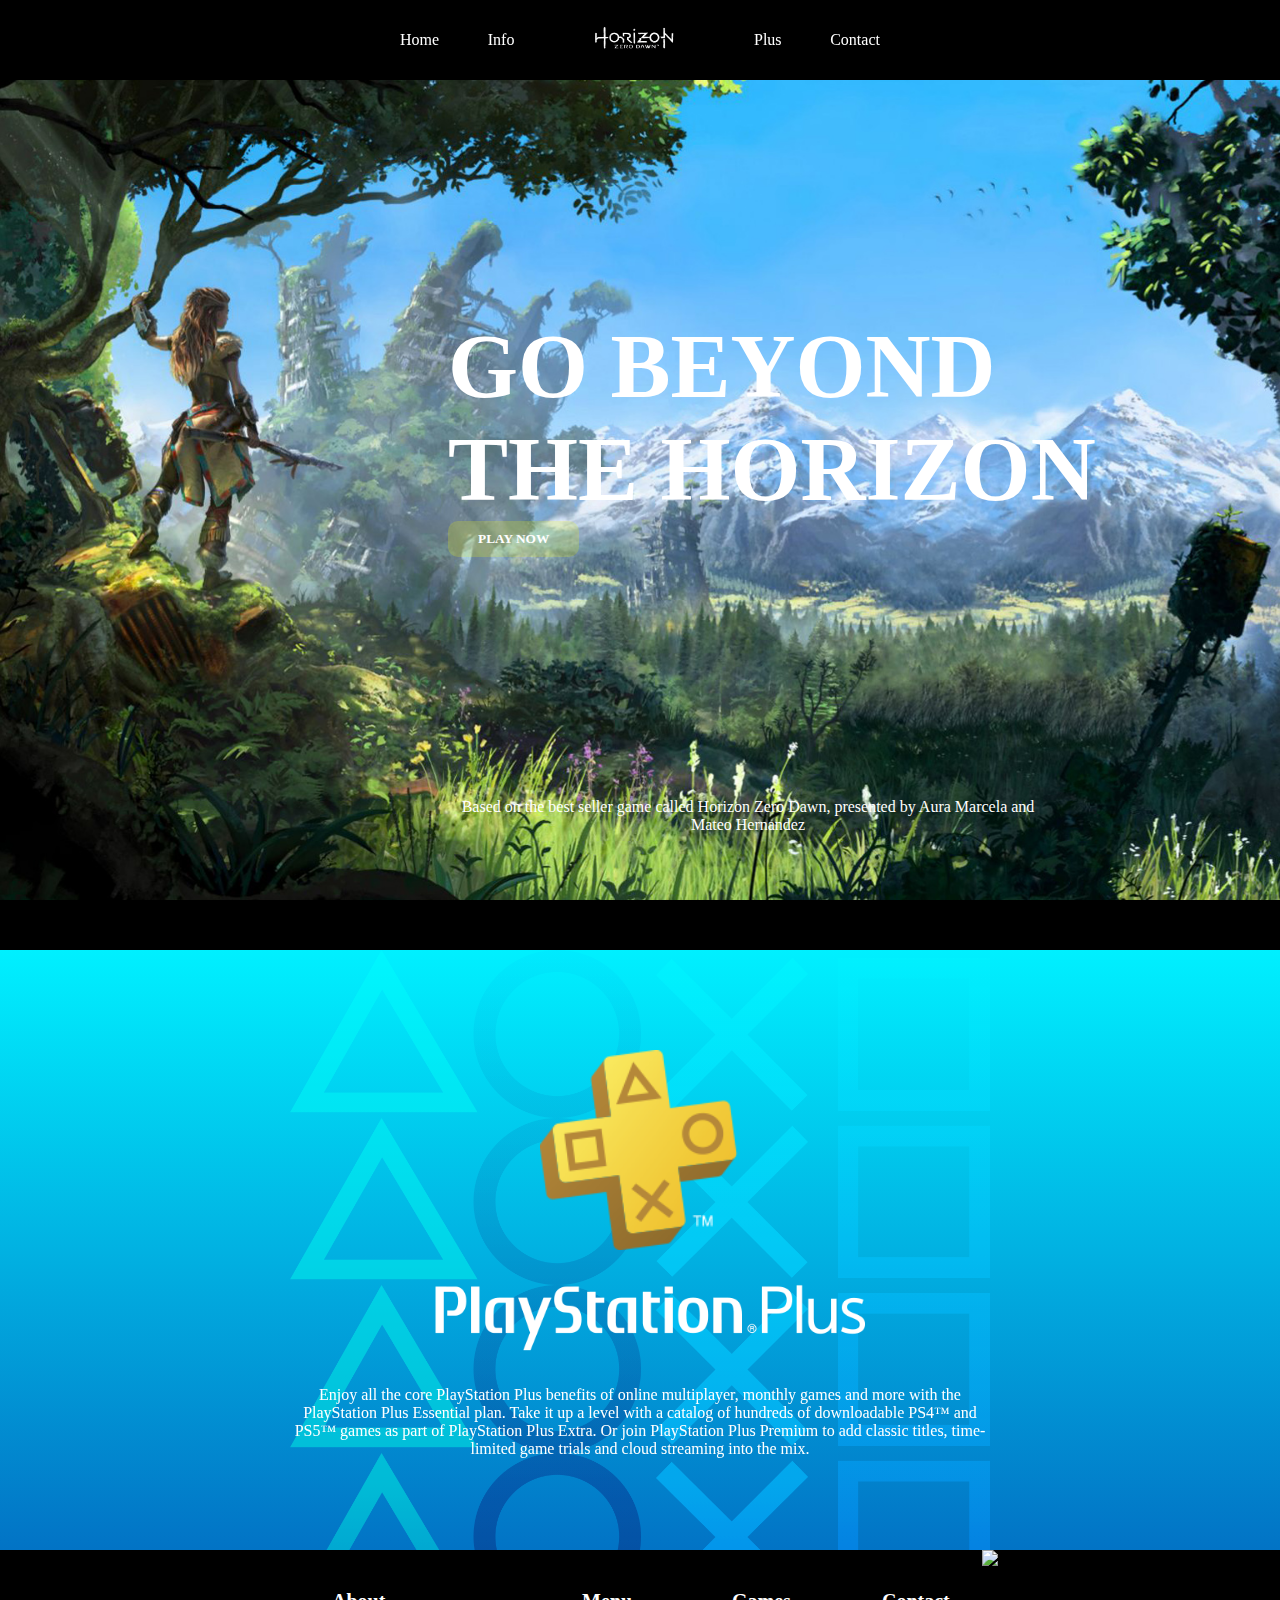
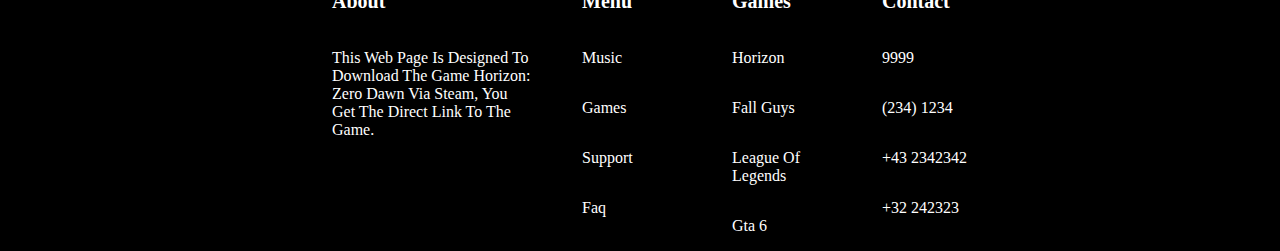
==== index.html @ 20ff812d "about page" ====
<!DOCTYPE html>
<html lang="en">
  <head>
    <meta charset="UTF-8" />
    <meta http-equiv="X-UA-Compatible" content="IE=edge" />
    <meta name="viewport" content="width=device-width, initial-scale=1.0" />
    <link rel="stylesheet" href="./css/header.css">
    <link rel="stylesheet" href="./css/general.css">
    <link rel="stylesheet" href="./css/main.css">
    <link rel="stylesheet" href="./css/footer.css">
    <link rel="stylesheet" href="./css/aloy.css">
    <link rel="stylesheet" href="./css/playplus.css">
    <title>Horizon</title>
  </head>
  <body>
    <div class="header">
      <div class="header-links">
        <a class="header-links-item" href="#MAIN">home</a> 
        <a class="header-links-item" href="#INFO">info</a>
        <img class="header-links-picture" src="./img/logo.png">
        <a class="header-links-item" href="#PLUS">plus</a>
        <a class="header-links-item" href="#FOOTER">contact</a>
      </div>
    </div>

    <div id="MAIN" class="main-page">
      <div class="main-page-picture">
        <img class="main-page-picture-item" src="./img/background.jpg">
      </div>
      <div class="main-page-call-to-action">
        <p class="main-page-call-text">go beyond the horizon</p>
        <button class="main-page-call-button" onclick="location.href='https://store.steampowered.com/app/1151640/Horizon_Zero_Dawn_Complete_Edition/'">play now</button>
      </div>
      <div class="main-page-text-description">
        <p class="main-page-text-description-item">Based on the best seller game called Horizon Zero Dawn, presented by Aura Marcela and Mateo Hernandez</p>
      </div>
    </div>

    <div id="INFO" class="middle-page">

    </div>

    <div id="PLUS" class="playstation-page">
      <div class="playstation-page-background">
        <img class="playstation-page-background-item" src="./img/botones.png">
        <img class="playstation-page-background-item" src="./img/botones.png">
        <img class="playstation-page-background-item" src="./img/botones.png">
        <img class="playstation-page-background-item" src="./img/botones.png">
        <img class="playstation-page-background-item" src="./img/botones.png">
      </div>

      <div class="playstation-page-content">
        <img class="playstation-page-content-photo" src="./img/ps-plus-badge-01-en-23jul20.png">
        <img class="playstation-page-content-photo-plus" src="./img/ps-plus-badge-01-en-23jul20.png">
        <p class="playstation-page-content-paragraph">Enjoy all the core PlayStation Plus benefits of online multiplayer, monthly games and more with the PlayStation Plus Essential plan. Take it up a level with a catalog of hundreds of downloadable PS4™ and PS5™ games as part of PlayStation Plus Extra. Or join PlayStation Plus Premium to add classic titles, time-limited game trials and cloud streaming into the mix.</p>
      </div>

    </div>

    <div id="FOOTER" class="footer">

      <div class="footer-list-acerca">
        <p class="footer-list-h1">about</p>
        <p class="footer-list-item">This web page is designed to download the game Horizon: Zero Dawn via Steam, you get the direct link to the game.</p>
      </div>

      <div class="footer-list">
        <p class="footer-list-h1">menu</p>
        <p class="footer-list-item">music</p>
        <p class="footer-list-item">games</p>
        <p class="footer-list-item">support</p>
        <p class="footer-list-item">faq</p>
      </div>

      <div class="footer-list">
        <p class="footer-list-h1">games</p>
        <p class="footer-list-item">horizon</p>
        <p class="footer-list-item">fall guys</p>
        <p class="footer-list-item">league of legends</p>
        <p class="footer-list-item">gta 6</p>
      </div>

      <div class="footer-list">
        <p class="footer-list-h1">contact</p>
        <p class="footer-list-item">9999</p>
        <p class="footer-list-item">(234) 1234</p>
        <p class="footer-list-item">+43 2342342</p>
        <p class="footer-list-item">+32 242323</p>
      </div>

      <div class="footer-list-picture">
        <img src="./img/horizon.png">
      </div>


    </div>
    
  </body>
</html>
---- css/header.css ----
.header{
  background-color: rgb(0, 0, 0);
  position: fixed;
  top: 0;
  right: 0;
  left: 0;
  height: 80px;
  z-index: 6;
}

.header-links{
  padding-left: 400px;
  padding-right: 400px;
  display: flex;
  flex-direction: row;
  justify-content: space-between;
  align-items: center;
  flex-shrink: 0;
}

.header-links p{
  color: white;
  text-transform: capitalize;
  margin-left: 5px;
  margin-right: 5px;
}

.header-links-picture{
  height: 80px;
  mix-blend-mode: screen;
}

.header-links-item{
  color: white;
  font-family: Montserrat;
  text-transform: capitalize;
  text-decoration: none;
  transition: color .15s;
}

.header-links-item:hover{
  cursor: pointer;
  color: yellow;
}
---- css/general.css ----
body{
  margin: 0;
  background-color: black;
}

p{
  font-family: Montserrat;
}
---- css/main.css ----
.main-page{
  position: relative;
}

.main-page-picture{
  display: flex;
  transition: box-shadow .15s;
  z-index: 5;
}

.main-page-picture:hover{
  box-shadow: inset 0 0 700px black;
}

.main-page-picture-item{
  width: 100%;
  height: 900px;
  object-fit: cover;
  z-index: -1;
}

.main-page-call-to-action{
  position: absolute;
  top: 25%;
  right: 25%;
  left: 35%;
  width: 700px;
}

.main-page-call-text{
  text-transform: uppercase;
  font-size: 90px;
  font-weight: 700;
  margin-bottom: 0;
  color: white;
}

.main-page-call-button{
  background: rgba(250, 255, 0, 0.2);
  border-radius: 10px;
  text-transform: uppercase;
  padding: 10px 30px;
  font-family: Montserrat;
  color: white;
  font-weight: 600;
  border: 0;
  transition: border .15s, background-color .15s;
}

.main-page-call-button:hover{
  border: 1px solid rgba(250, 255, 0, 0.2);
  background-color: transparent;
  cursor: pointer;
}

.main-page-text-description{
  position: absolute;
  left: 35%;
  width: 600px;
  bottom: 50px;
  text-align: center;
}

.main-page-text-description-item{
  color: white;
}
---- css/footer.css ----
.footer{
  display: flex;
  justify-content: center;
  z-index: 4;
  background-color: black;
}

.footer-list,
.footer-list-acerca{
  display: flex;
  flex-direction: column;
  width: 100px;
  margin-left: 50px;
  margin-top: 20px;
  text-transform: capitalize;
}

.footer-list-acerca{
  width: 200px;
  font-weight: 200;
}

.footer-list-h1{
  color: white;
  font-size: 20px;
  font-weight: 700;
}

.footer-list-item{
  color: white;
}

.footer-list-item:hover{
  color: yellow;
  cursor: pointer;
}

.footer-list-picture img{
  width: 600px;
}
---- css/playplus.css ----
.playstation-page{
  background: linear-gradient(180deg, #00F0FF 0%, #0273C5 100%);
  display: flex;
  justify-content: center;
  margin-top: 50px;
  height: 600px;
  position: relative;
  z-index: -1;
}

.playstation-page-background{
  display: flex;
  flex-direction: column;
}

.playstation-page-background-item{
  width: 700px;
  mix-blend-mode: overlay;
}

.playstation-page-content{
  position: absolute;
  display: flex;
  flex-direction: column;
  align-items: center;
  justify-content: center;
  margin-top: 100px;
}

.playstation-page-content-photo{
  width: 200px;
  height: 200px;
  object-fit: cover;
  object-position: left;
}

.playstation-page-content-photo-plus{
  width: 450px;
  height: 120px;
  object-fit: cover;
  object-position: right;
}

.playstation-page-content-paragraph{
  width: 700px;
  color: white;
  text-align: center;
}
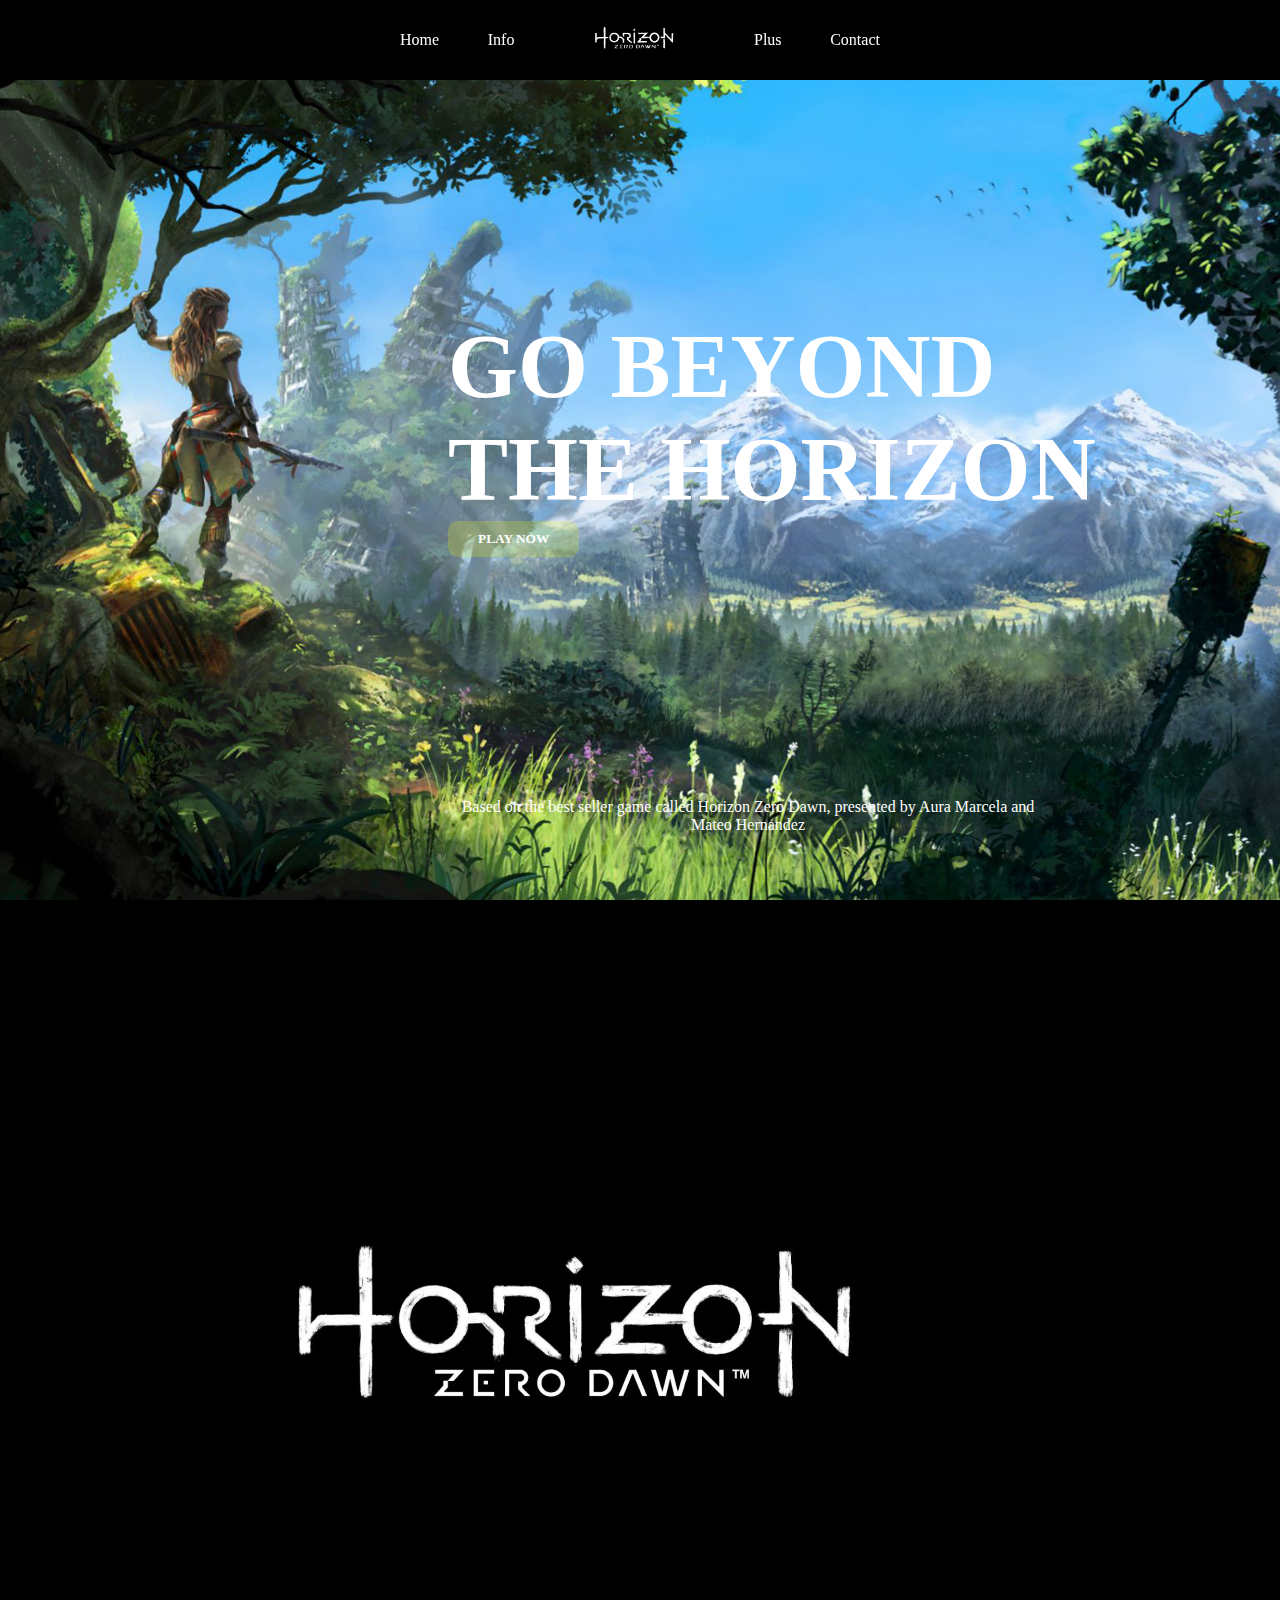
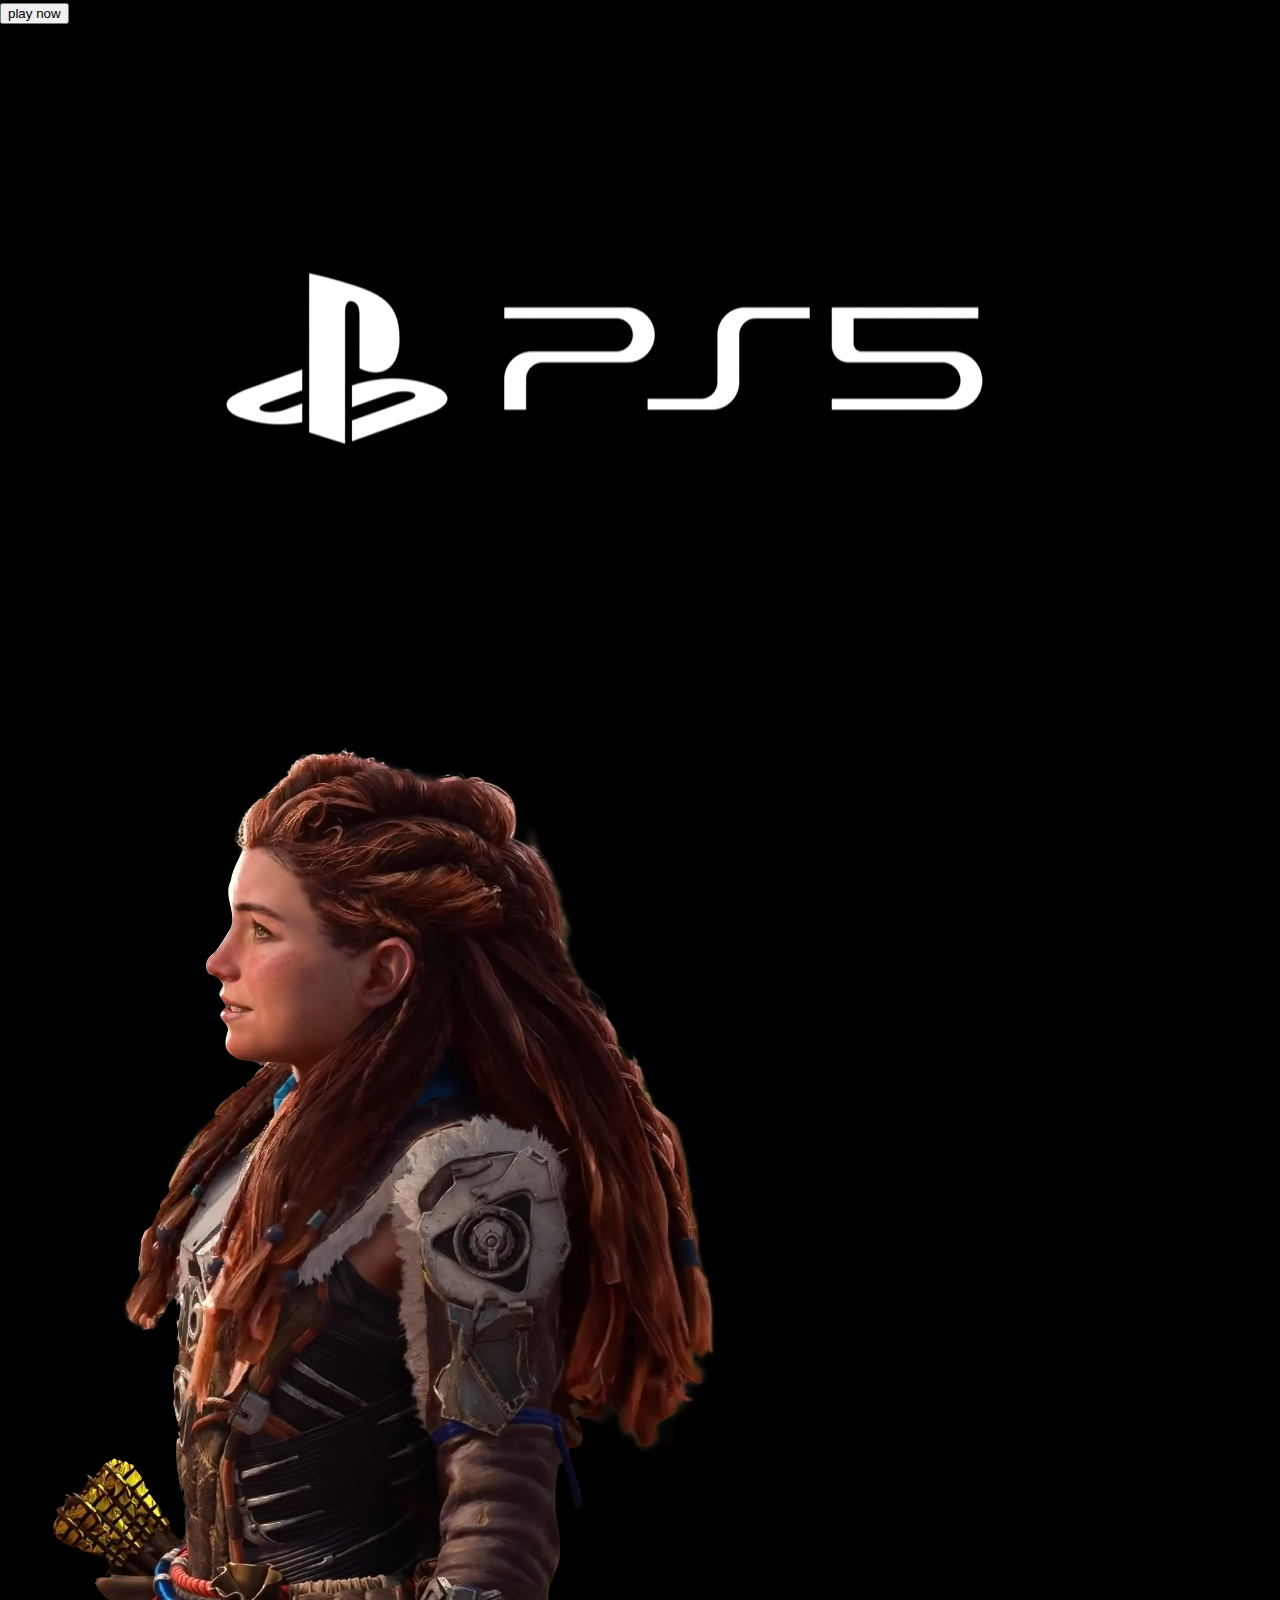
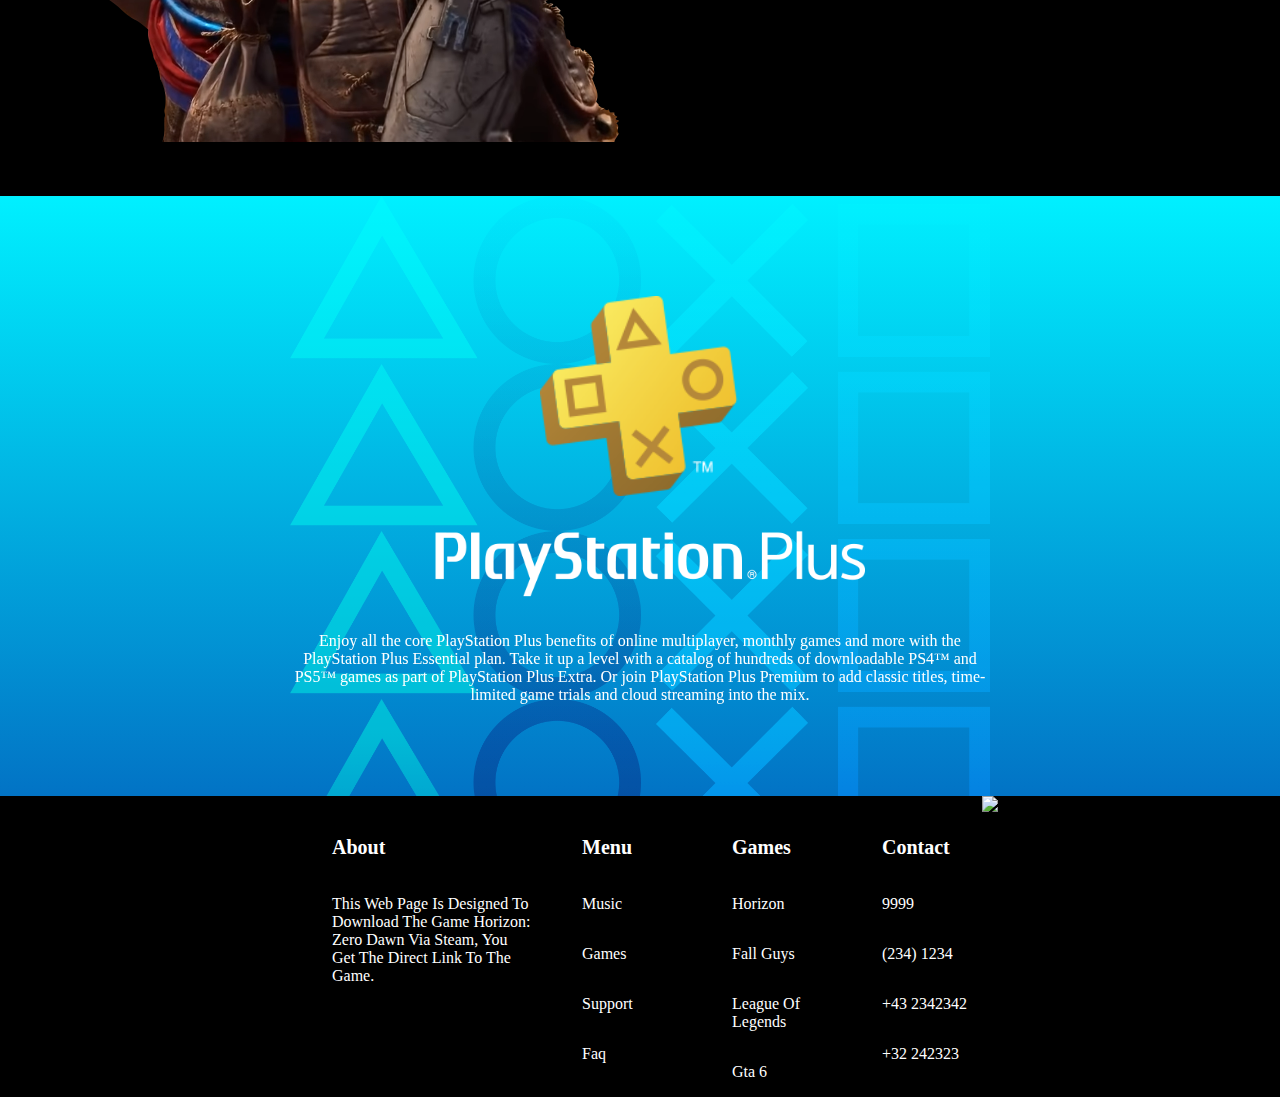
==== commit 8b9996c0: "Merge branch 'main' of https://github.com/mtohernandez/Modelo-web To add middle page" ====
--- a/index.html
+++ b/index.html
@@ -36,7 +36,19 @@
       </div>
     </div>
 
-    <div id="INFO" class="middle-page">
+    <div class="middle-page">
+      <div class="aloy-background">
+        <div class="green-background">
+          <p class="title"> Aloy</p>
+          <p class="pharagraph">The main protagonist of Horizon Zero Dawn and Horizon Forbidden West. A Nora Brave, Seeker and machine hunter of unparalleled skill, Aloy is the genetic clone of 21st century roboticist and engineer Dr. Elisabet Sobeck. She was created by GAIA, the governing artificial intelligence of Project Zero Dawn, a global terraforming system that Sobeck had designed and whose implementation she had spearheaded, which restored life to Earth after its eradication by the Faro Plague. GAIA created Aloy for the purpose of stopping HADES, a rogue AI bent on reactivating the Faro Plague in order to wipe out life again, and repair the AI itself, after it self-destructed in an attempt to destroy the rogue AI. Aloy succeeded, saving life on Earth and the humans of the new world that Zero Dawn created. In doing so, she unraveled the mysteries of why the world became as it is, and also learned the true nature of her origins.</p>
+          <button class="play-now" onclick="location.href='https://store.steampowered.com/app/1151640/Horizon_Zero_Dawn_Complete_Edition/'">play now</button>
+          <img class="logo-horizon" src="./img/logo.png">
+          <img class="logo-ps5" src="./img/ps5.png">
+        </div>
+        <img class="aloy-img" src="./img/aloy.png">
+      </div>
+
+    </div>
 
     </div>
 
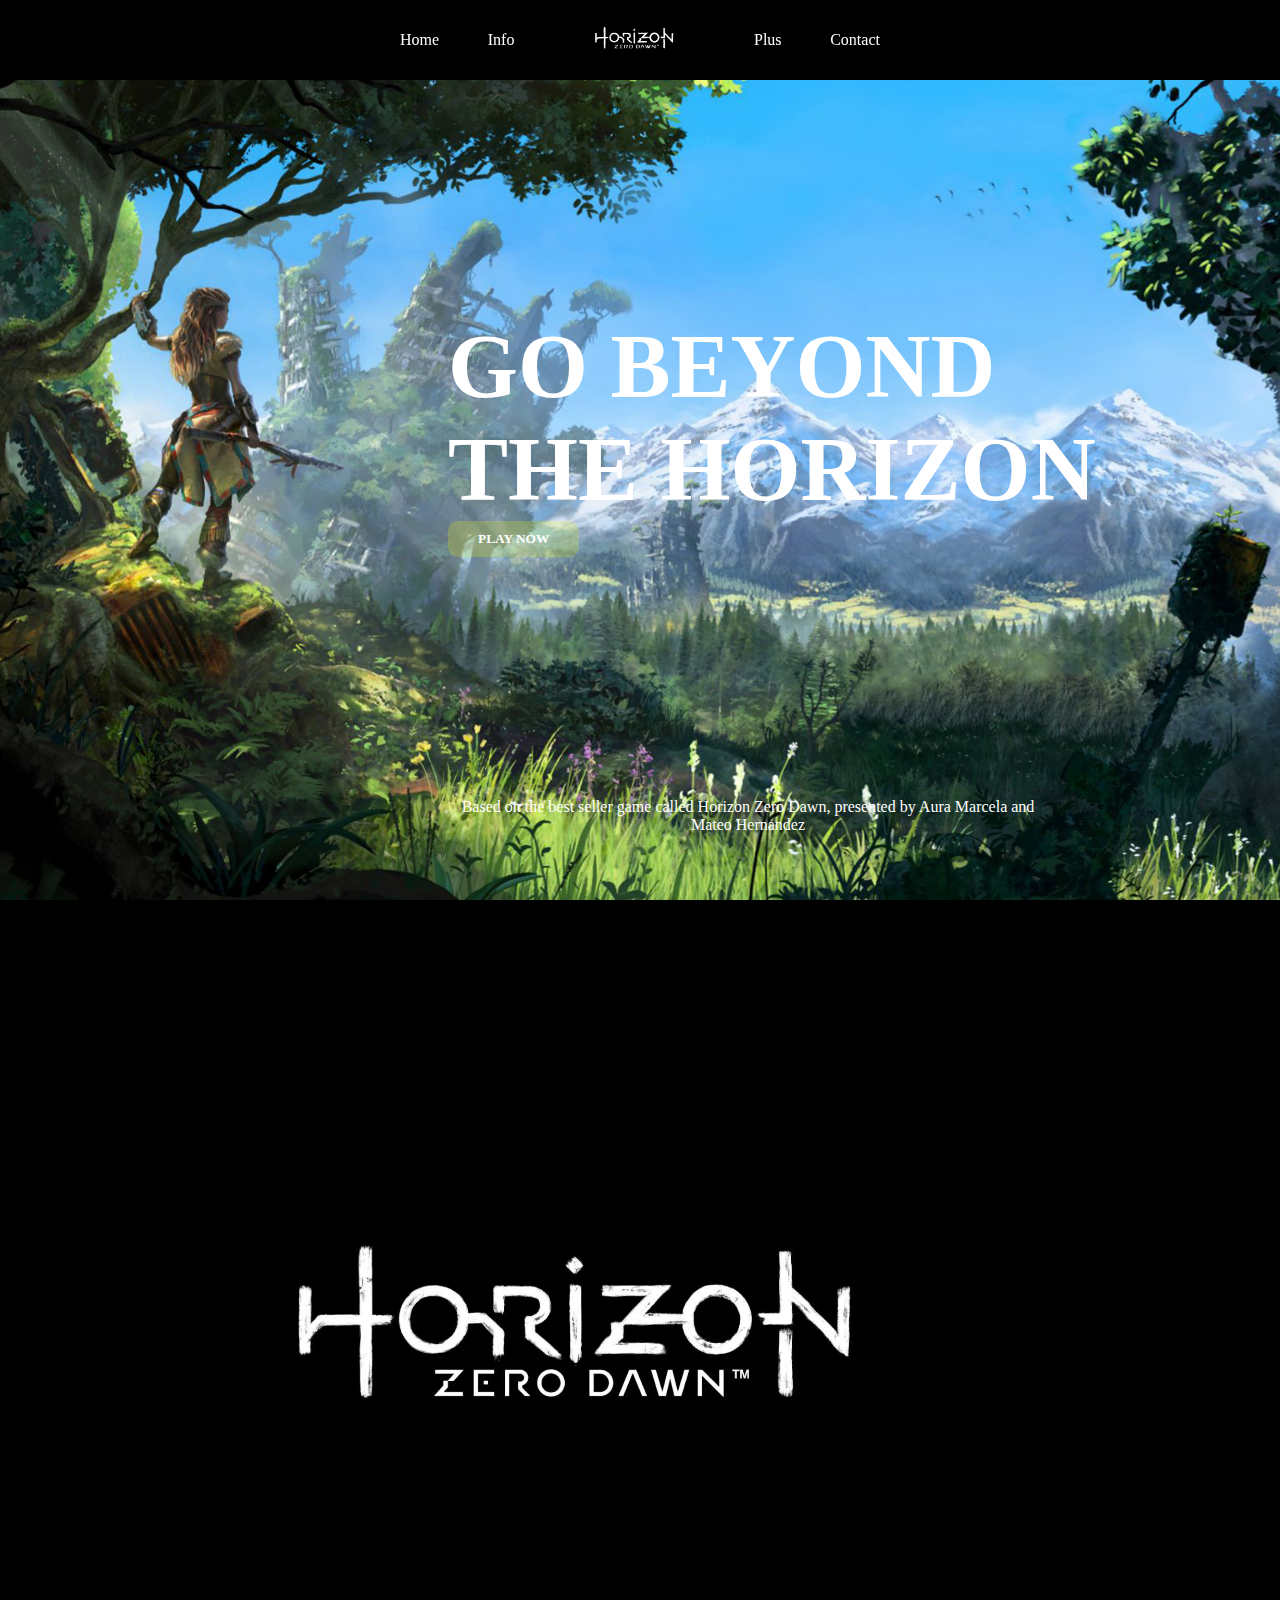
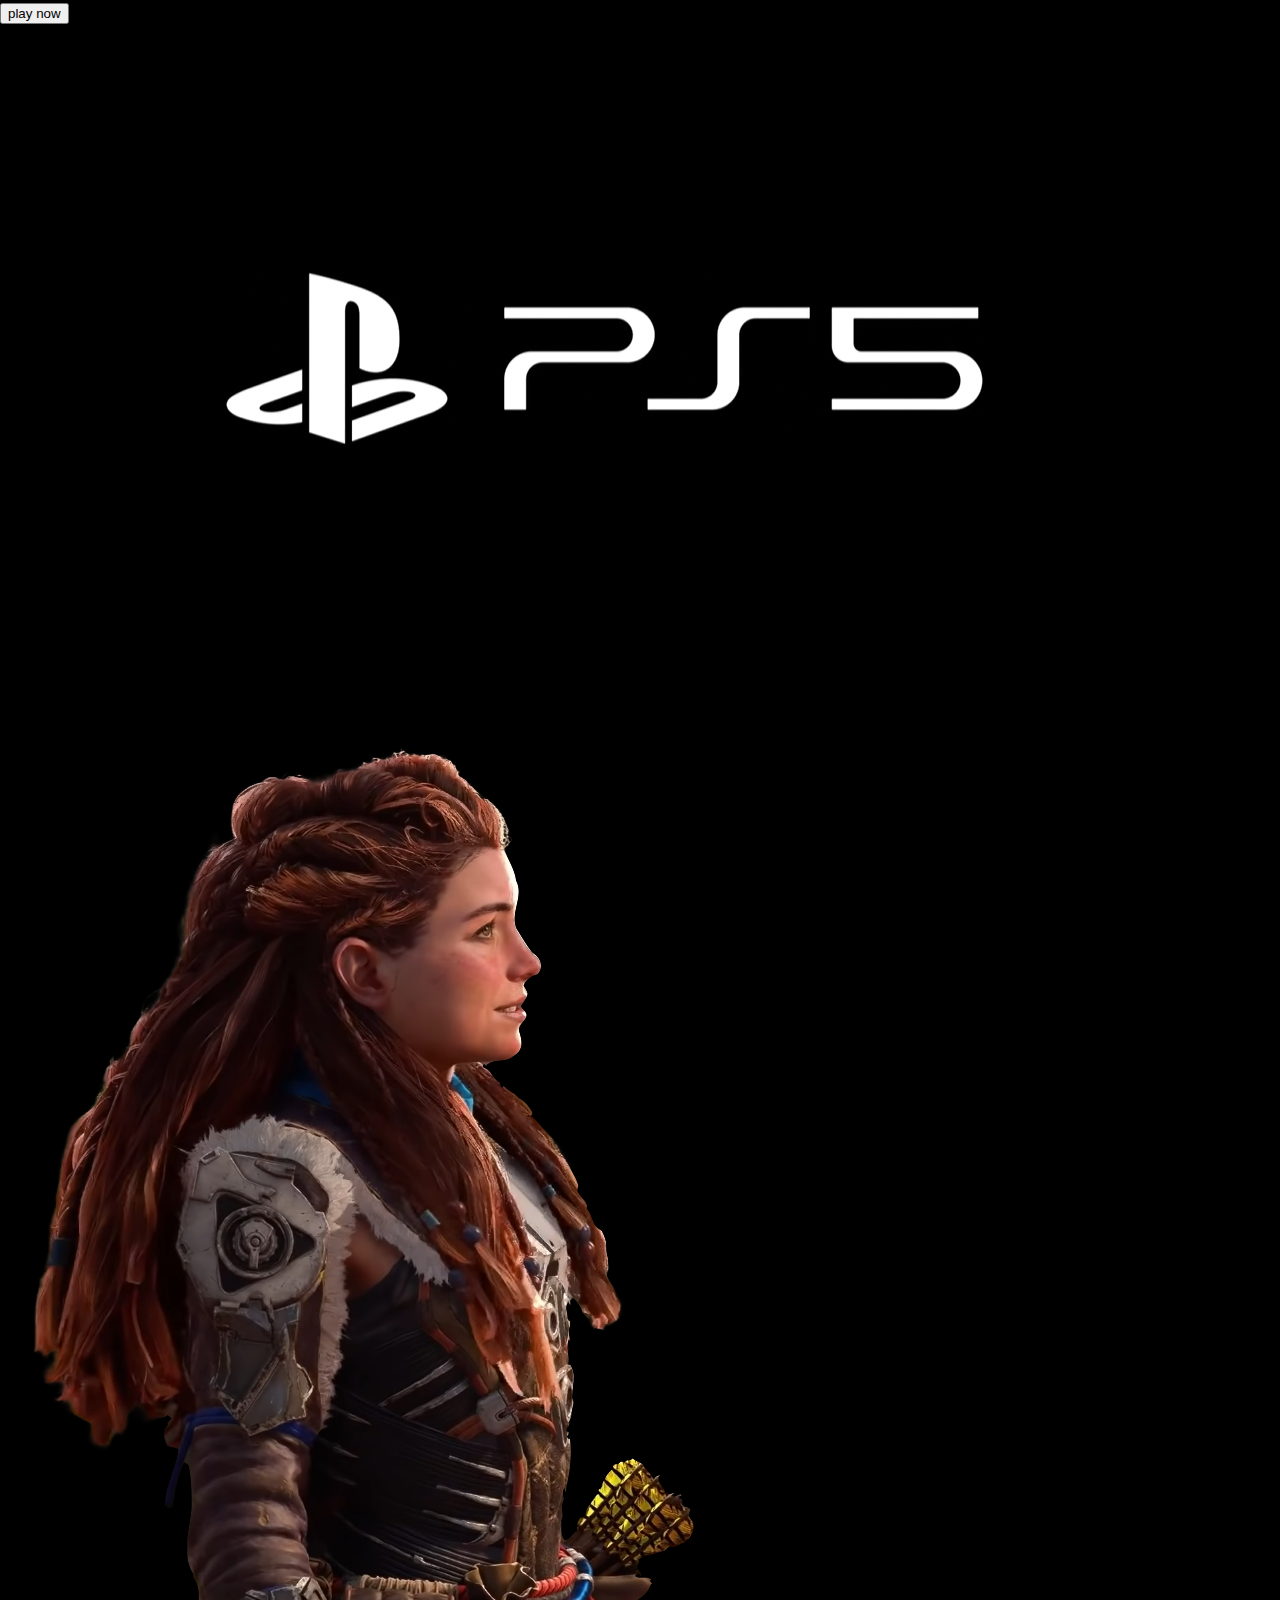
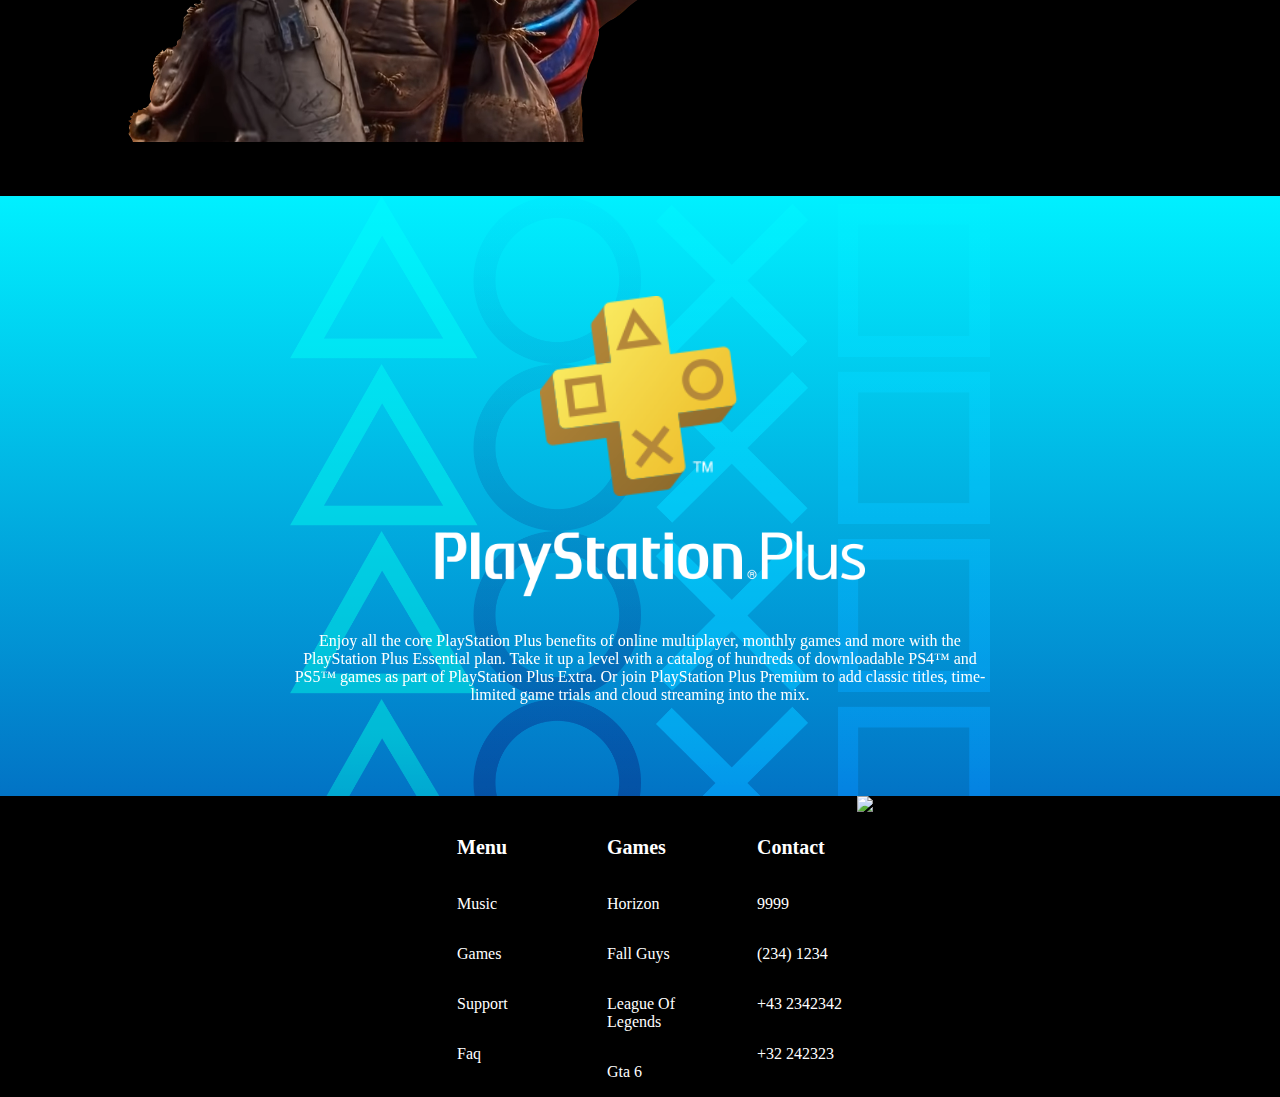
==== commit 28082589: "middle page" ====
--- a/index.html
+++ b/index.html
@@ -38,14 +38,16 @@
 
     <div class="middle-page">
       <div class="aloy-background">
-        <div class="green-background">
+        <div class="green-background"></div>  
+        <div class="aloy-background-content">
           <p class="title"> Aloy</p>
           <p class="pharagraph">The main protagonist of Horizon Zero Dawn and Horizon Forbidden West. A Nora Brave, Seeker and machine hunter of unparalleled skill, Aloy is the genetic clone of 21st century roboticist and engineer Dr. Elisabet Sobeck. She was created by GAIA, the governing artificial intelligence of Project Zero Dawn, a global terraforming system that Sobeck had designed and whose implementation she had spearheaded, which restored life to Earth after its eradication by the Faro Plague. GAIA created Aloy for the purpose of stopping HADES, a rogue AI bent on reactivating the Faro Plague in order to wipe out life again, and repair the AI itself, after it self-destructed in an attempt to destroy the rogue AI. Aloy succeeded, saving life on Earth and the humans of the new world that Zero Dawn created. In doing so, she unraveled the mysteries of why the world became as it is, and also learned the true nature of her origins.</p>
           <button class="play-now" onclick="location.href='https://store.steampowered.com/app/1151640/Horizon_Zero_Dawn_Complete_Edition/'">play now</button>
           <img class="logo-horizon" src="./img/logo.png">
           <img class="logo-ps5" src="./img/ps5.png">
-        </div>
-        <img class="aloy-img" src="./img/aloy.png">
+          <img class="aloy-img" src="./img/aloy.png">
+        </div>     
+        
       </div>
 
     </div>
@@ -70,12 +72,6 @@
     </div>
 
     <div id="FOOTER" class="footer">
-
-      <div class="footer-list-acerca">
-        <p class="footer-list-h1">about</p>
-        <p class="footer-list-item">This web page is designed to download the game Horizon: Zero Dawn via Steam, you get the direct link to the game.</p>
-      </div>
-
       <div class="footer-list">
         <p class="footer-list-h1">menu</p>
         <p class="footer-list-item">music</p>
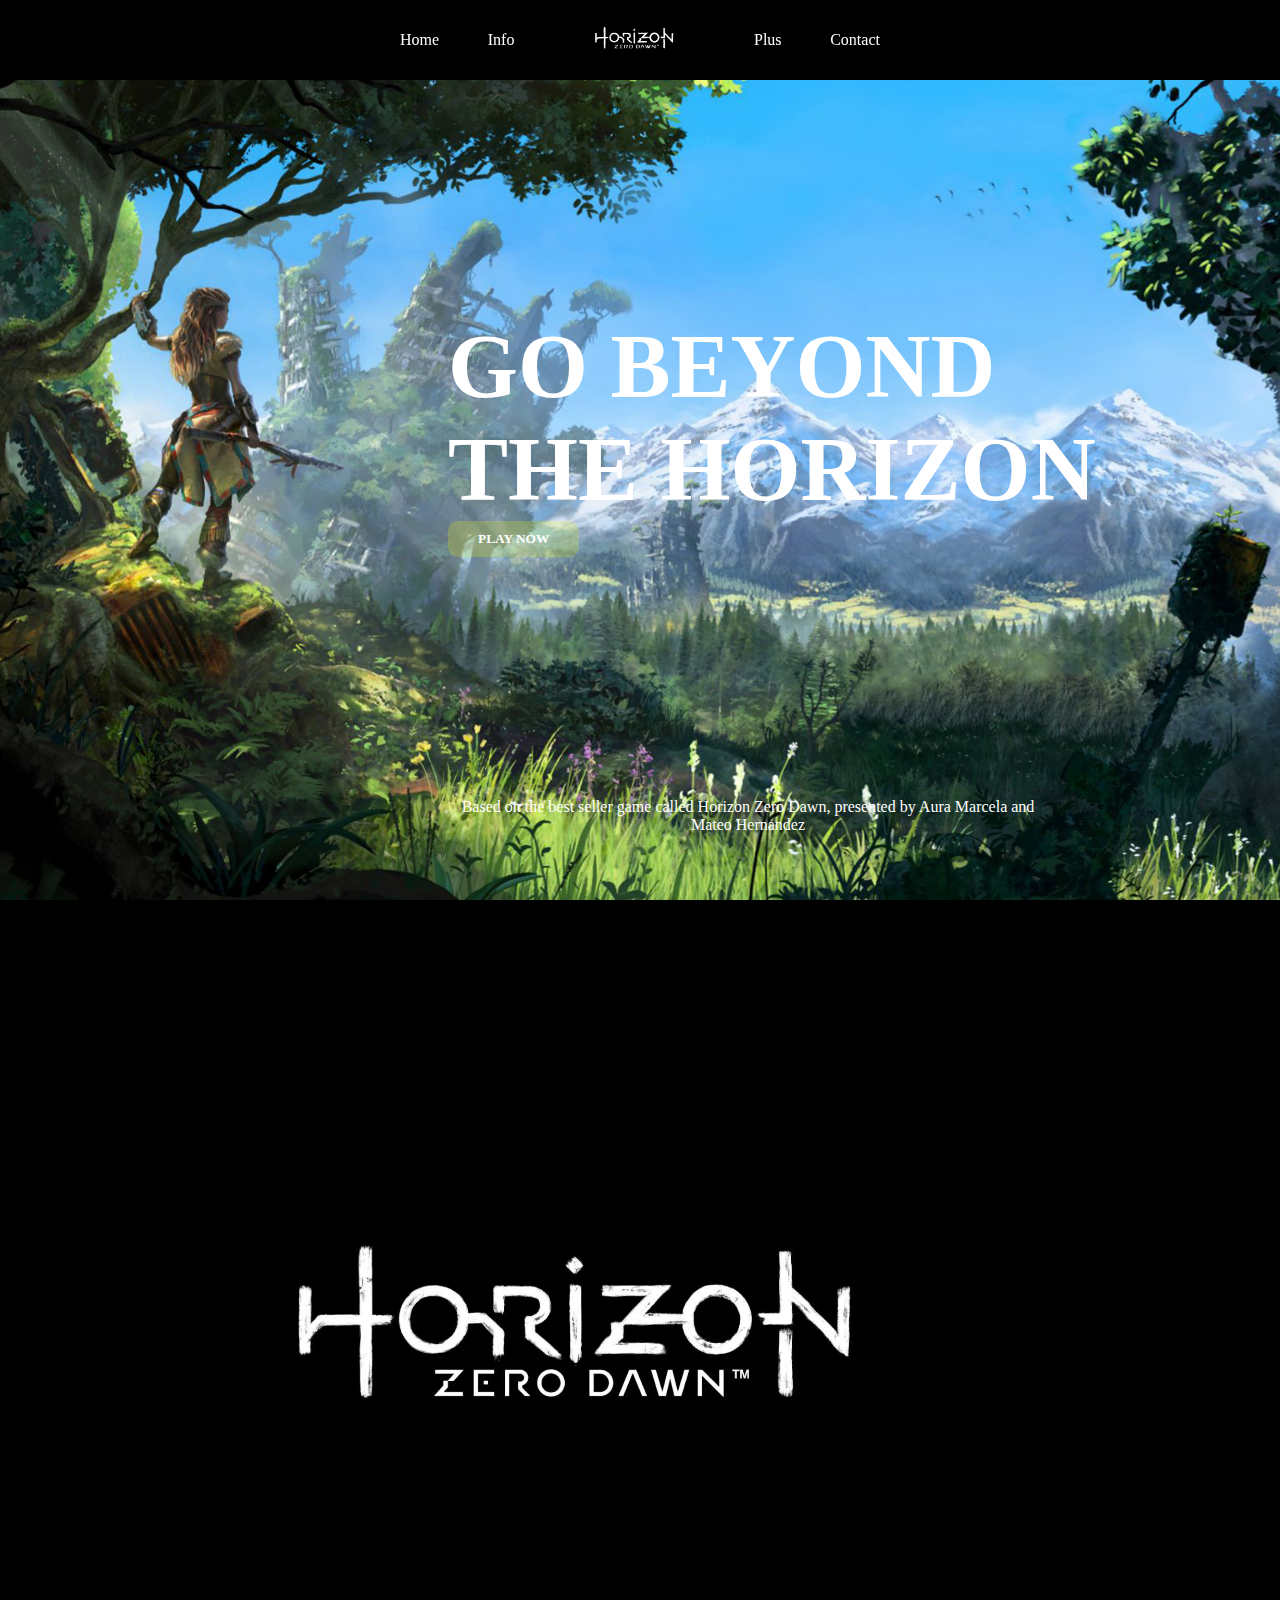
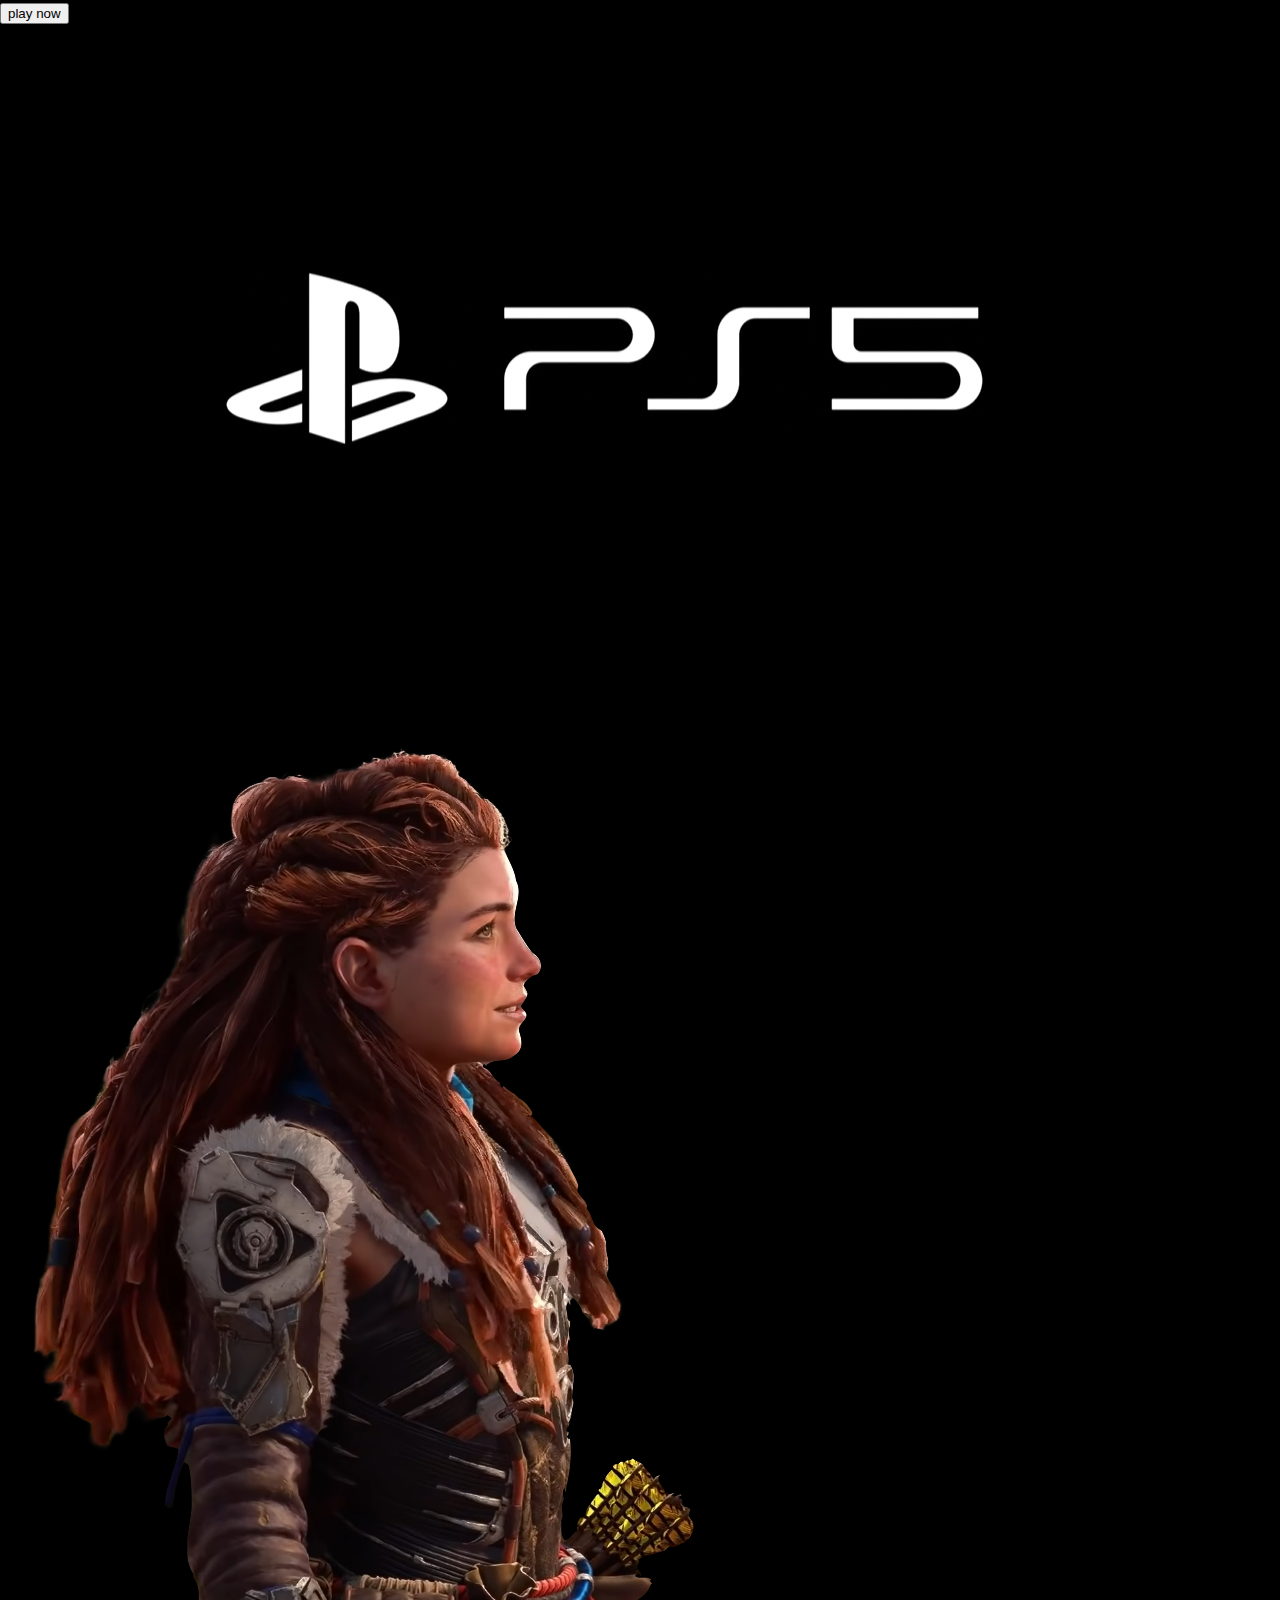
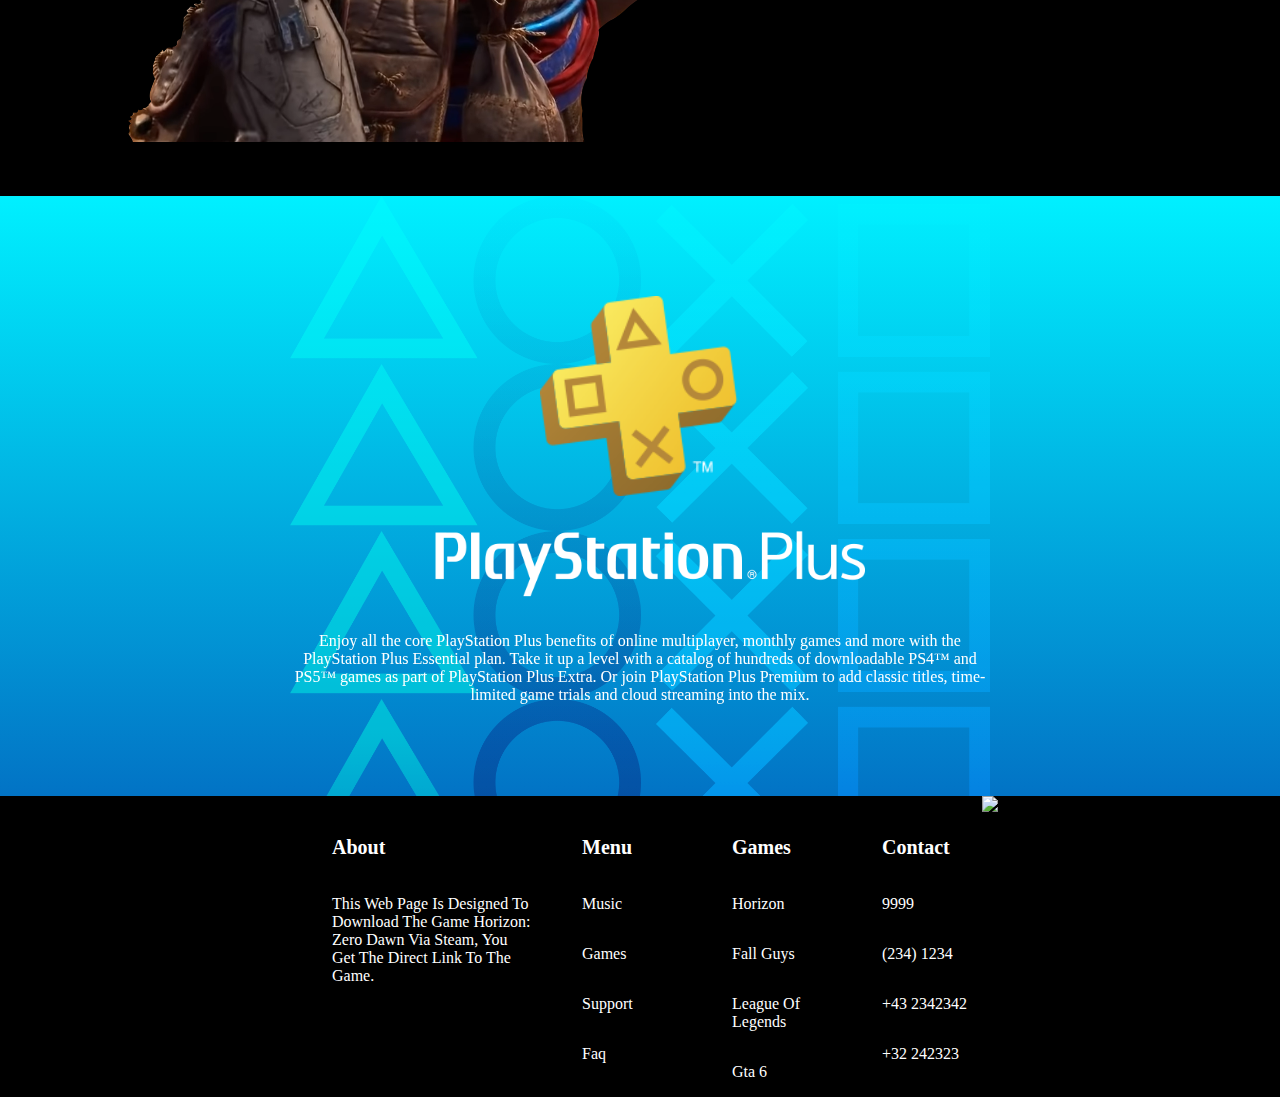
==== commit 037569a7: "Merge branch 'main' of https://github.com/mtohernandez/Modelo-web" ====
--- a/index.html
+++ b/index.html
@@ -72,6 +72,12 @@
     </div>
 
     <div id="FOOTER" class="footer">
+
+      <div class="footer-list-acerca">
+        <p class="footer-list-h1">about</p>
+        <p class="footer-list-item">This web page is designed to download the game Horizon: Zero Dawn via Steam, you get the direct link to the game.</p>
+      </div>
+
       <div class="footer-list">
         <p class="footer-list-h1">menu</p>
         <p class="footer-list-item">music</p>
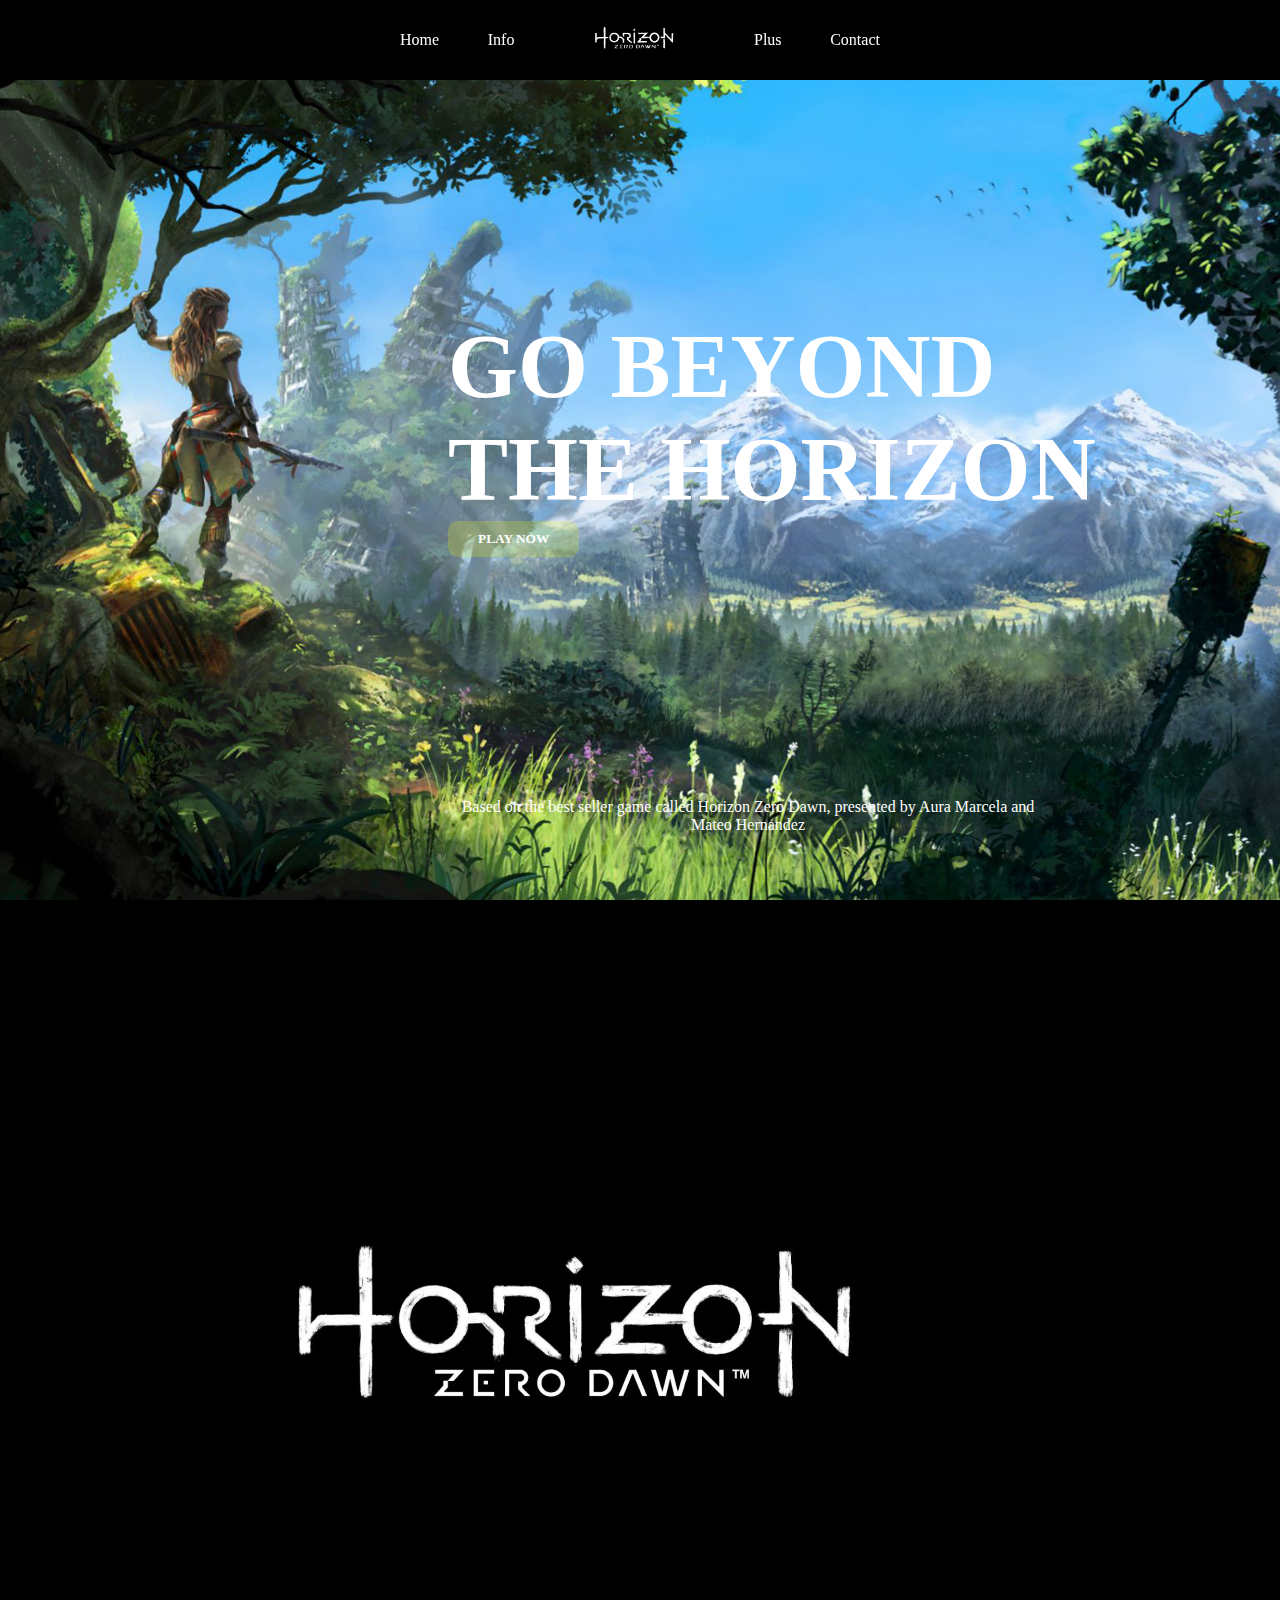
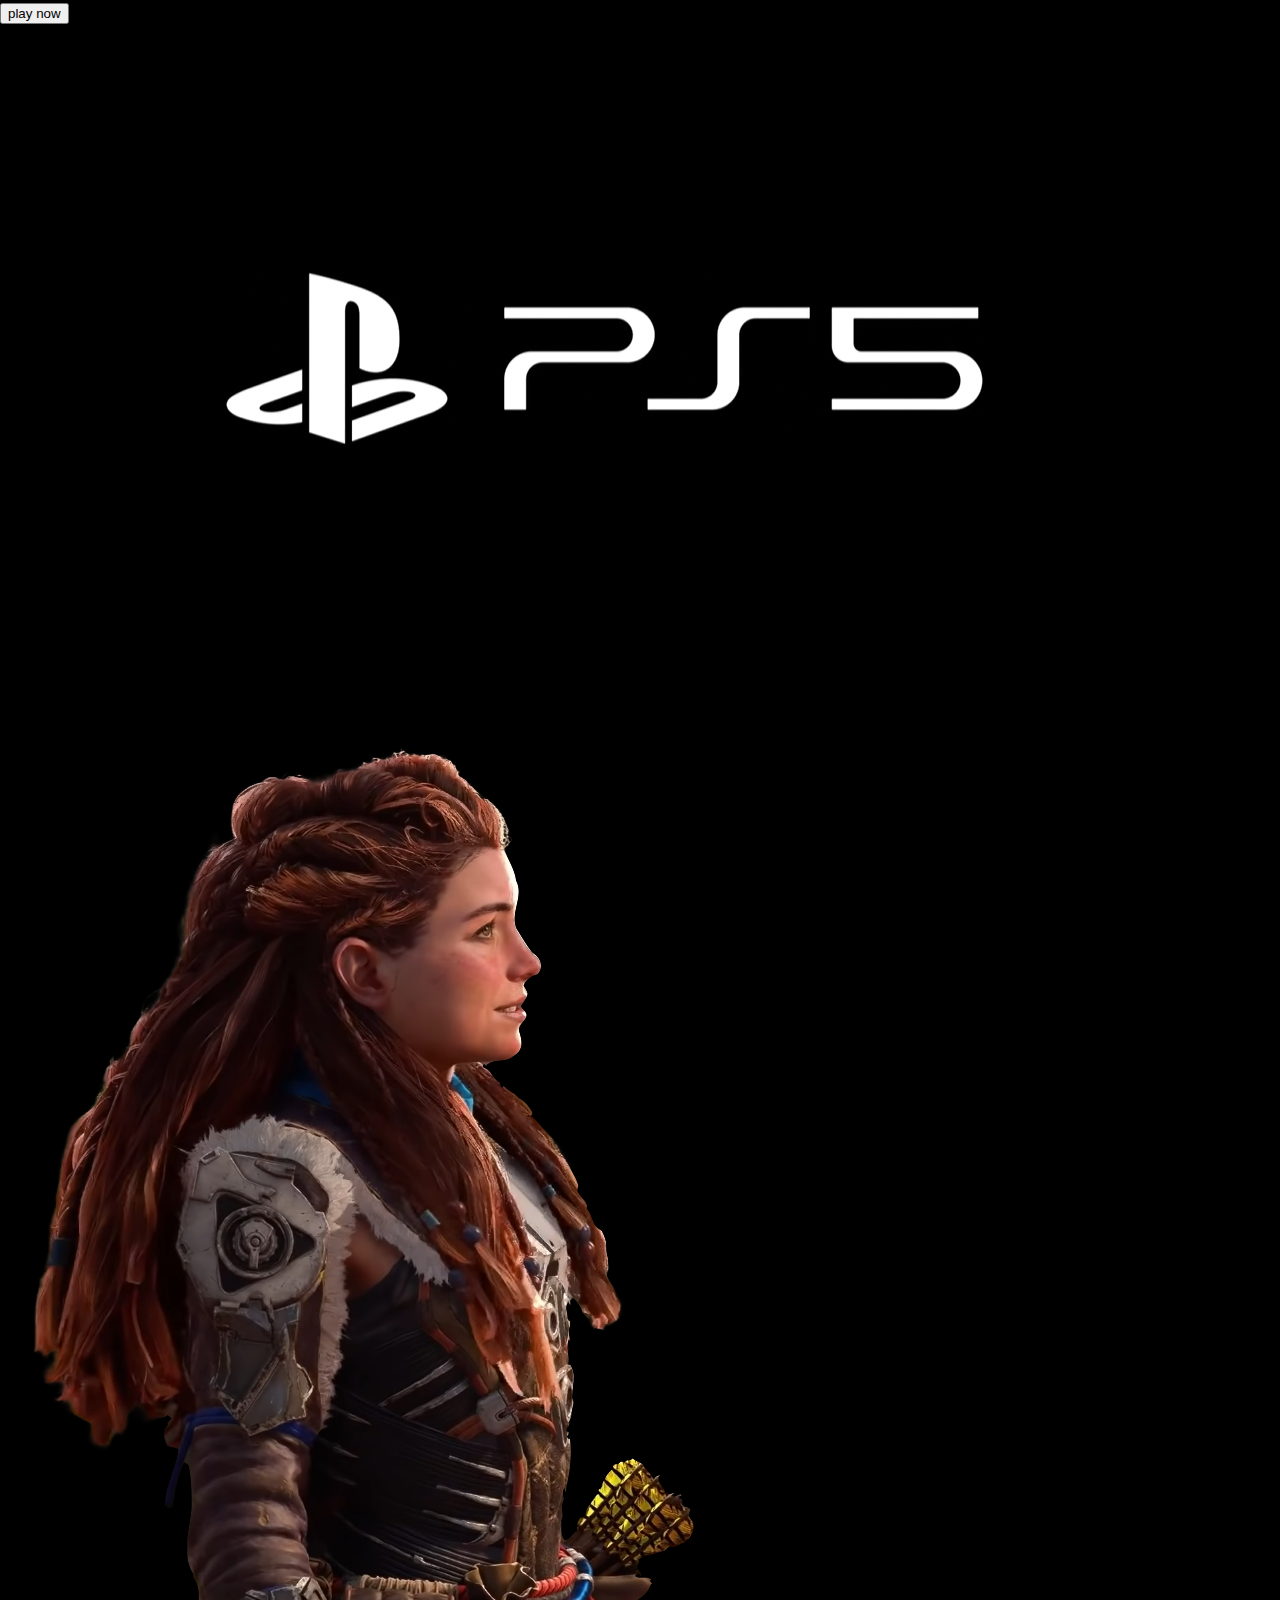
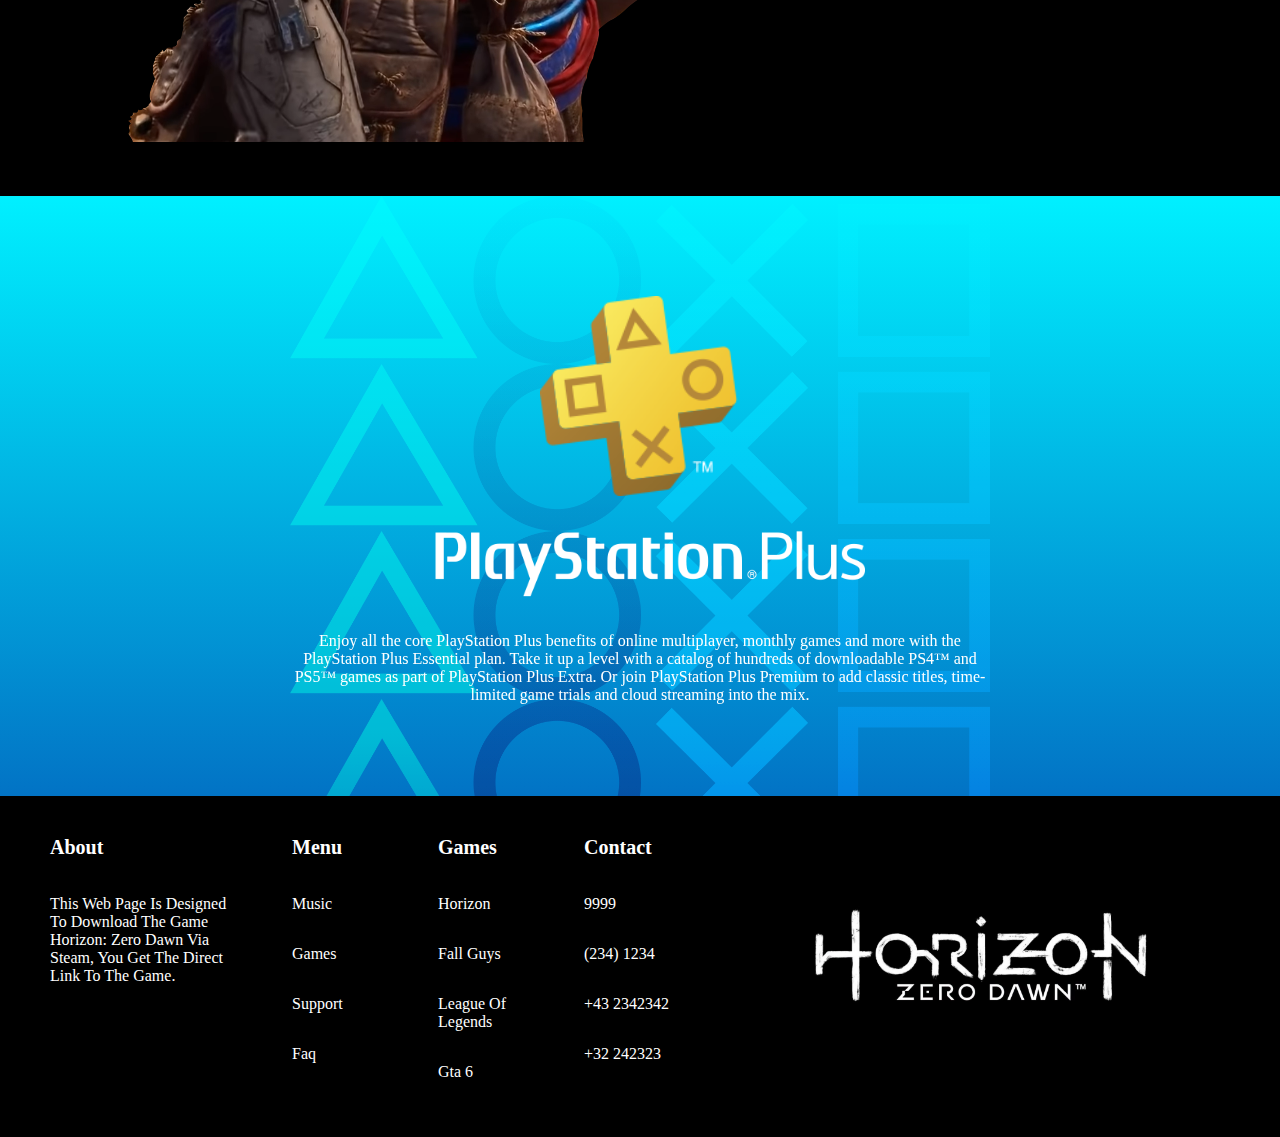
==== commit a5fc6457: "merge" ====
--- a/index.html
+++ b/index.html
@@ -36,18 +36,16 @@
       </div>
     </div>
 
-    <div class="middle-page">
+    <div id="INFO" class="middle-page">
       <div class="aloy-background">
-        <div class="green-background"></div>  
-        <div class="aloy-background-content">
+        <div class="green-background">
           <p class="title"> Aloy</p>
           <p class="pharagraph">The main protagonist of Horizon Zero Dawn and Horizon Forbidden West. A Nora Brave, Seeker and machine hunter of unparalleled skill, Aloy is the genetic clone of 21st century roboticist and engineer Dr. Elisabet Sobeck. She was created by GAIA, the governing artificial intelligence of Project Zero Dawn, a global terraforming system that Sobeck had designed and whose implementation she had spearheaded, which restored life to Earth after its eradication by the Faro Plague. GAIA created Aloy for the purpose of stopping HADES, a rogue AI bent on reactivating the Faro Plague in order to wipe out life again, and repair the AI itself, after it self-destructed in an attempt to destroy the rogue AI. Aloy succeeded, saving life on Earth and the humans of the new world that Zero Dawn created. In doing so, she unraveled the mysteries of why the world became as it is, and also learned the true nature of her origins.</p>
           <button class="play-now" onclick="location.href='https://store.steampowered.com/app/1151640/Horizon_Zero_Dawn_Complete_Edition/'">play now</button>
           <img class="logo-horizon" src="./img/logo.png">
           <img class="logo-ps5" src="./img/ps5.png">
-          <img class="aloy-img" src="./img/aloy.png">
-        </div>     
-        
+        </div>
+        <img class="aloy-img" src="./img/aloy.png">
       </div>
 
     </div>
@@ -103,7 +101,7 @@
       </div>
 
       <div class="footer-list-picture">
-        <img src="./img/horizon.png">
+        <img src="./img/logo.png">
       </div>
 
 
--- a/css/footer.css
+++ b/css/footer.css
@@ -28,6 +28,7 @@
 
 .footer-list-item{
   color: white;
+  font-weight: 200;
 }
 
 .footer-list-item:hover{
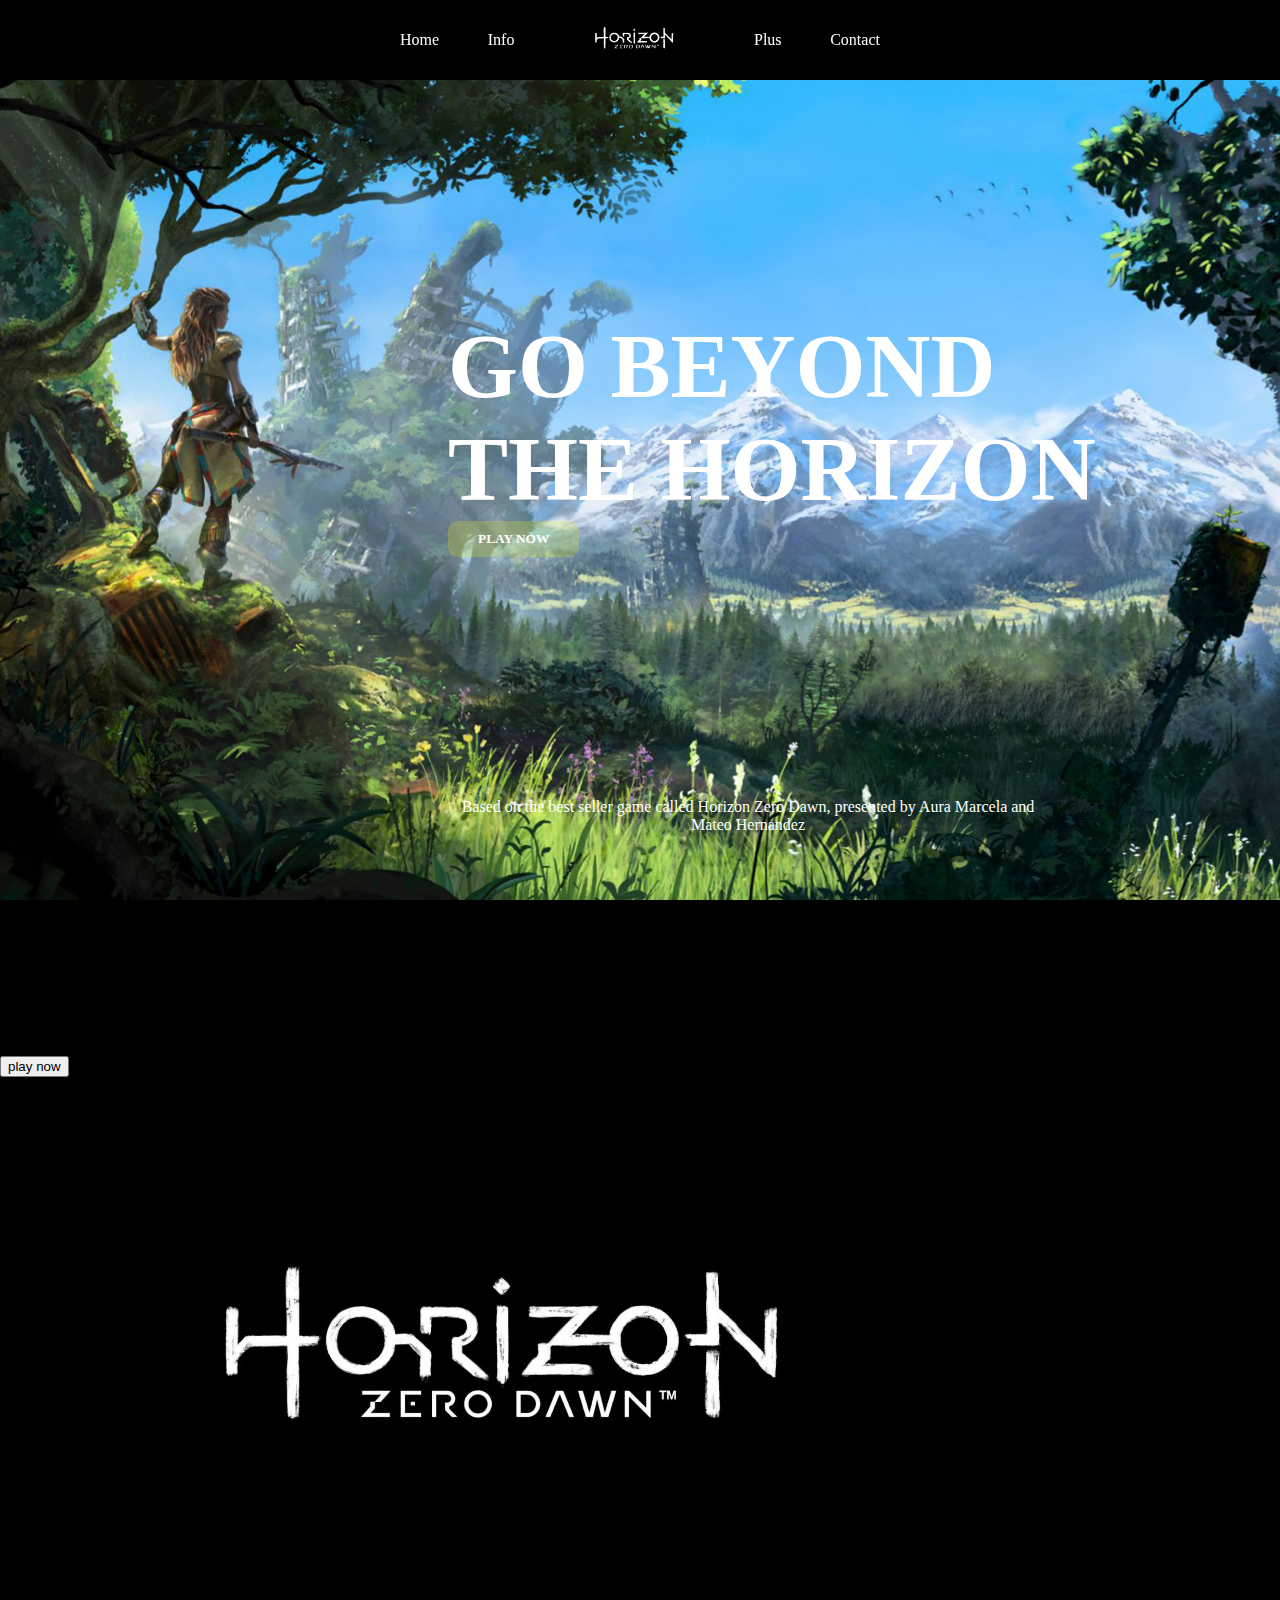
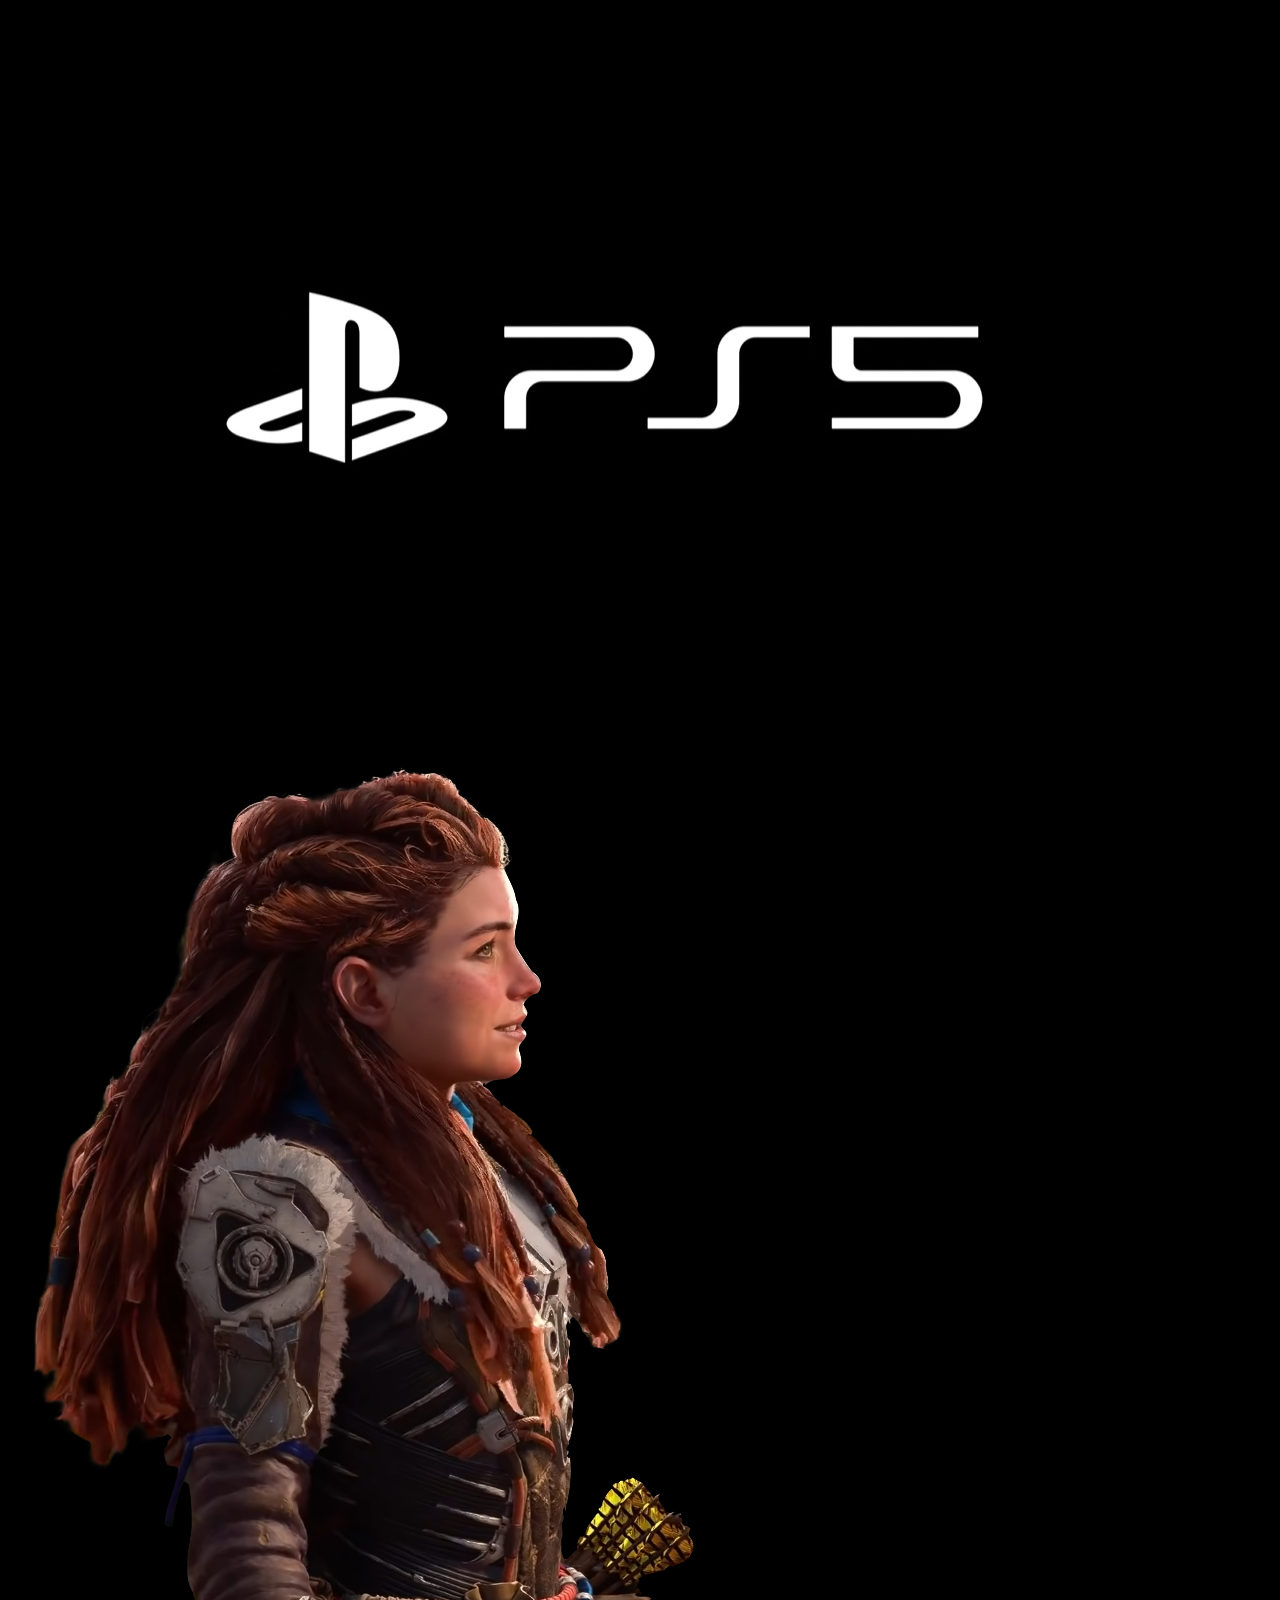
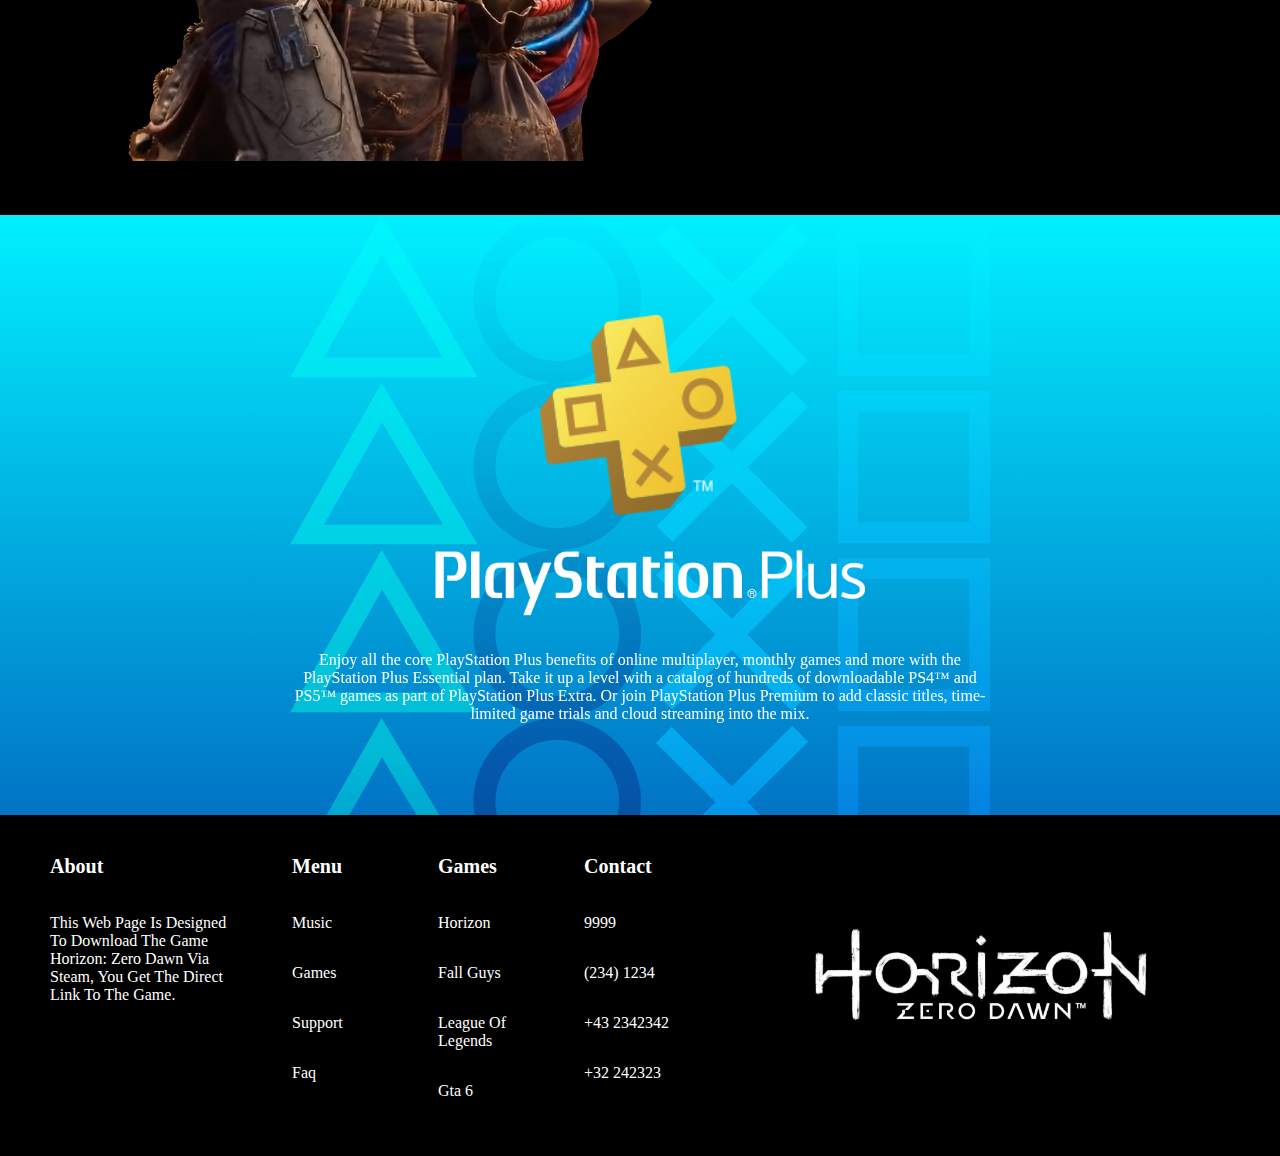
==== commit 6af19a42: "merge" ====
--- a/index.html
+++ b/index.html
@@ -37,19 +37,27 @@
     </div>
 
     <div id="INFO" class="middle-page">
+
       <div class="aloy-background">
-        <div class="green-background">
+        <div class="aloy-background-content">
           <p class="title"> Aloy</p>
           <p class="pharagraph">The main protagonist of Horizon Zero Dawn and Horizon Forbidden West. A Nora Brave, Seeker and machine hunter of unparalleled skill, Aloy is the genetic clone of 21st century roboticist and engineer Dr. Elisabet Sobeck. She was created by GAIA, the governing artificial intelligence of Project Zero Dawn, a global terraforming system that Sobeck had designed and whose implementation she had spearheaded, which restored life to Earth after its eradication by the Faro Plague. GAIA created Aloy for the purpose of stopping HADES, a rogue AI bent on reactivating the Faro Plague in order to wipe out life again, and repair the AI itself, after it self-destructed in an attempt to destroy the rogue AI. Aloy succeeded, saving life on Earth and the humans of the new world that Zero Dawn created. In doing so, she unraveled the mysteries of why the world became as it is, and also learned the true nature of her origins.</p>
-          <button class="play-now" onclick="location.href='https://store.steampowered.com/app/1151640/Horizon_Zero_Dawn_Complete_Edition/'">play now</button>
+        </div> 
+
+        <button class="play-now" onclick="location.href='https://store.steampowered.com/app/1151640/Horizon_Zero_Dawn_Complete_Edition/'">play now</button>
+          
+        <div class="logo-horizon">
           <img class="logo-horizon" src="./img/logo.png">
+        </div>
+
+        <div class="logo-ps5">
           <img class="logo-ps5" src="./img/ps5.png">
         </div>
-        <img class="aloy-img" src="./img/aloy.png">
-      </div>
 
-    </div>
-
+        <div class="aloy-img">
+          <img class="aloy-img" src="./img/aloy.png">
+        </div>  
+    </div> 
     </div>
 
     <div id="PLUS" class="playstation-page">
